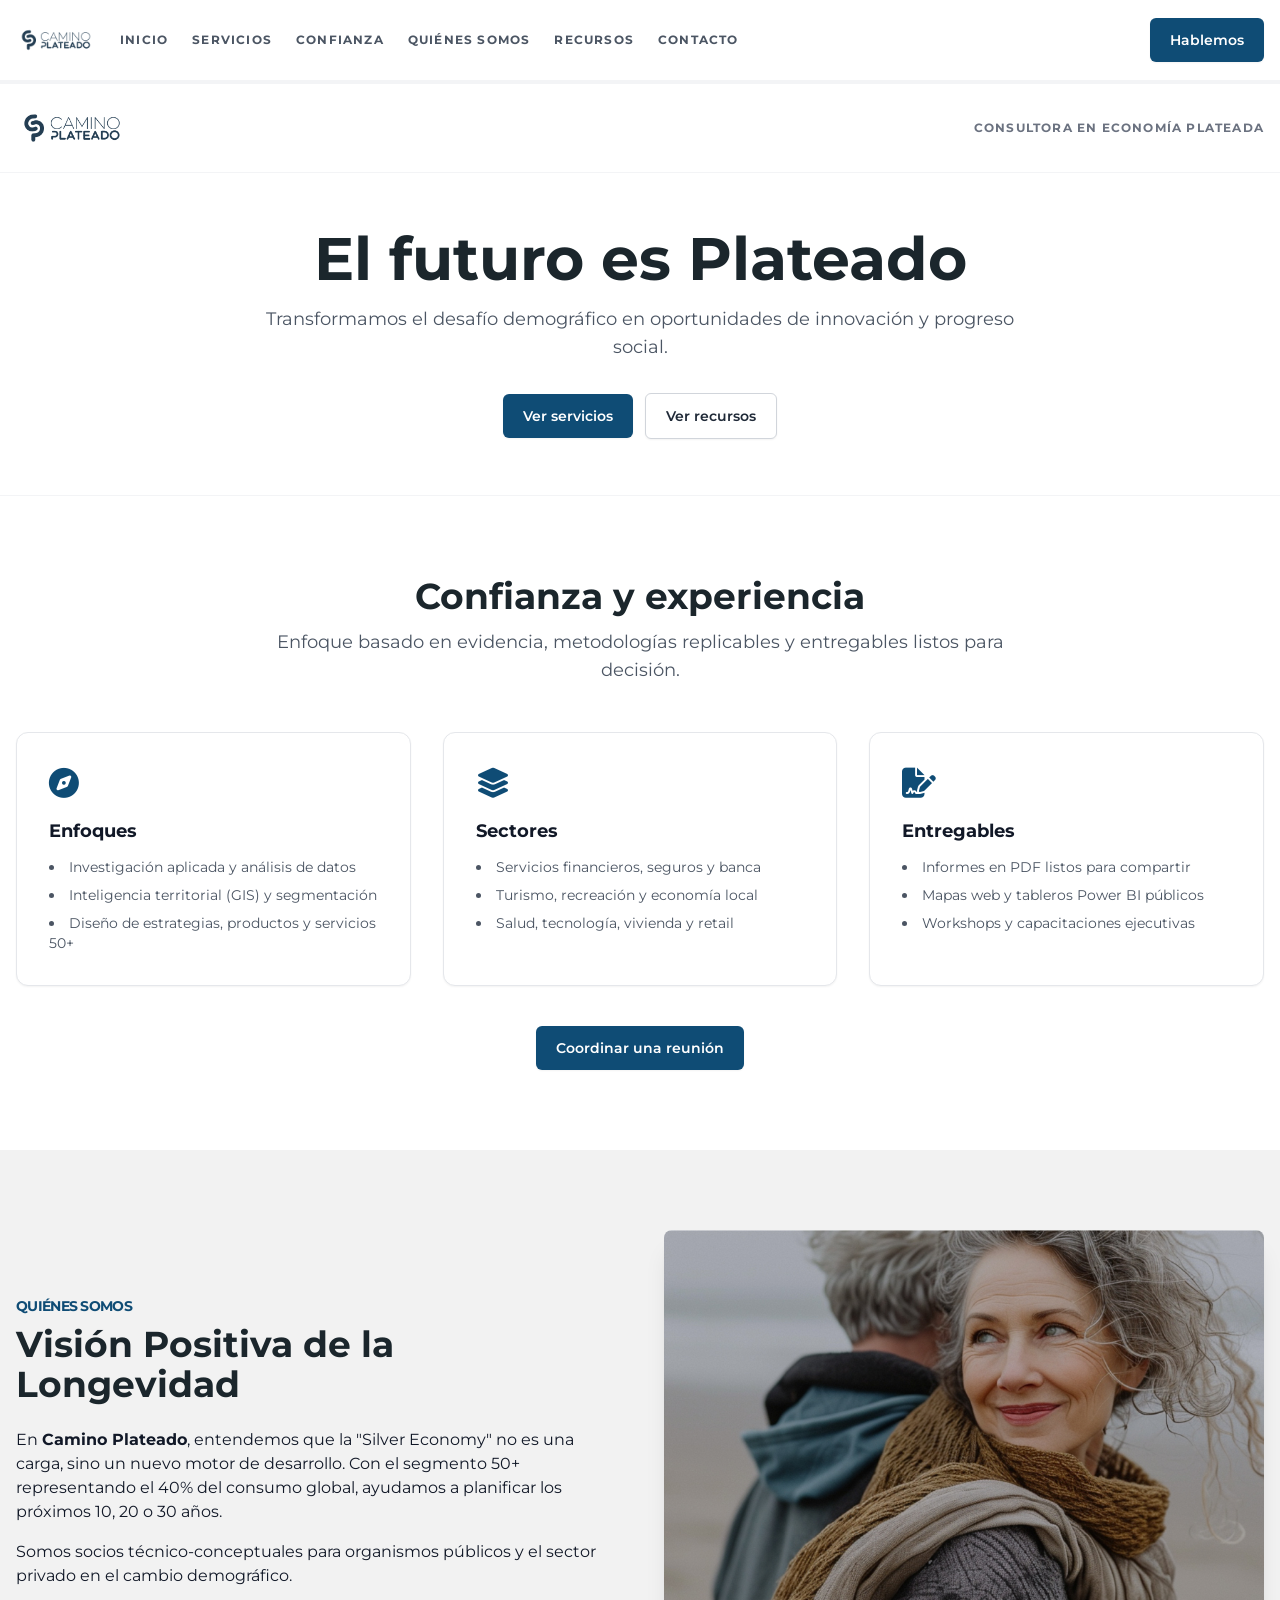
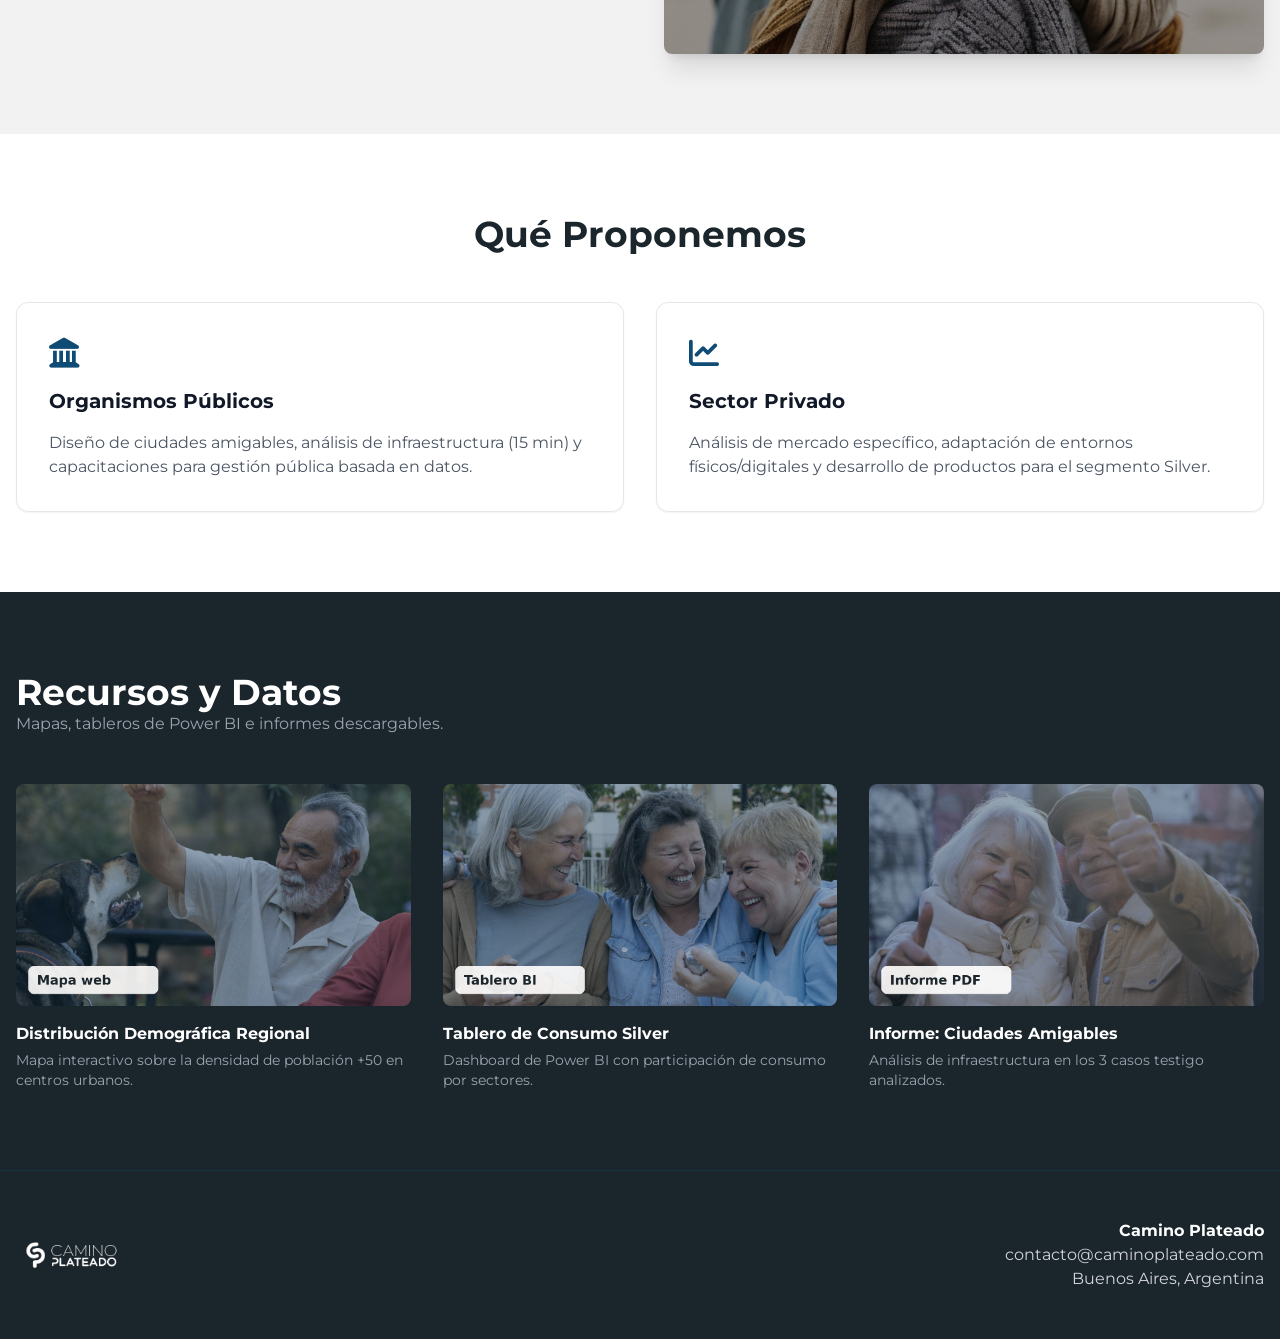
==== index.html @ 4f330565 "sitio final v1" ====
<!DOCTYPE html>
<html lang="es-AR" class="scroll-smooth">
<head>
    <meta charset="UTF-8">
    <meta name="viewport" content="width=device-width, initial-scale=1.0">
    <title>Camino Plateado | Consultora en Economía Plateada</title>
    <meta name="description" content="Camino Plateado: consultora en economía plateada. Transformamos el desafío demográfico en oportunidades de innovación y progreso social.">

    <!-- SEO / Social sharing -->
    <link rel="canonical" href="https://caminoplateado.com/">
    <meta property="og:type" content="website">
    <meta property="og:locale" content="es_AR">
    <meta property="og:title" content="Camino Plateado | Consultora en Economía Plateada">
    <meta property="og:description" content="Transformamos el desafío demográfico en oportunidades de innovación y progreso social.">
    <meta property="og:url" content="https://caminoplateado.com/">
    <meta property="og:image" content="./assets/og-cover.png">
    <meta name="twitter:card" content="summary_large_image">
    <meta name="theme-color" content="#0F4C75">

    <!-- Favicons -->
    <link rel="icon" href="./favicon.ico" sizes="any">
    <link rel="apple-touch-icon" href="./assets/apple-touch-icon.png">
    <link rel="manifest" href="./site.webmanifest">

    <link href="https://fonts.googleapis.com/css2?family=Montserrat:wght@400;600;700&display=swap" rel="stylesheet">
    <link rel="stylesheet" href="https://cdnjs.cloudflare.com/ajax/libs/font-awesome/6.4.0/css/all.min.css" referrerpolicy="no-referrer">
  <script type="module" crossorigin src="./assets/index-ojSqUu_X.js"></script>
  <link rel="stylesheet" crossorigin href="./assets/index-BWWQj64I.css">
</head>
<body class="bg-white text-gray-900">

    <a href="#inicio" class="sr-only focus:not-sr-only focus:absolute focus:top-3 focus:left-3 focus:z-[999] focus:bg-white focus:text-brandBlue focus:px-4 focus:py-2 focus:rounded">
        Saltar al contenido
    </a>

    <nav class="fixed w-full z-50 bg-white/95 backdrop-blur supports-[backdrop-filter]:bg-white/80 border-b border-gray-100" aria-label="Navegación principal">
        <div class="max-w-7xl mx-auto px-4 flex justify-between items-center h-20">
            <div class="flex items-center gap-6">
                <img src="./assets/logo.png" alt="Camino Plateado" class="h-9 md:h-10">

                <div class="hidden md:flex space-x-6 text-xs font-bold uppercase tracking-widest text-gray-600">
                    <a href="#inicio" class="nav-link">Inicio</a>
                    <a href="#servicios" class="nav-link">Servicios</a>
                    <a href="#confianza" class="nav-link">Confianza</a>
                    <a href="#nosotros" class="nav-link">Quiénes Somos</a>
                    <a href="#recursos" class="nav-link">Recursos</a>
                    <a href="#contacto" class="nav-link">Contacto</a>
                </div>
            </div>

            <div class="hidden md:flex items-center gap-3">
                <a href="#contacto" class="btn-primary">Hablemos</a>
            </div>

            <!-- Mobile menu button -->
            <button id="mobile-menu-open" type="button" class="md:hidden inline-flex items-center justify-center w-10 h-10 rounded hover:bg-gray-50" aria-label="Abrir menú" aria-expanded="false">
                <i class="fa-solid fa-bars text-xl text-gray-700"></i>
            </button>
        </div>

        <!-- Mobile menu panel (hidden by default) -->
        <div id="mobile-menu" class="hidden md:hidden border-t border-gray-100 bg-white" role="dialog" aria-modal="true" aria-label="Menú">
            <div class="max-w-7xl mx-auto px-4 py-4 grid gap-3 text-sm font-bold uppercase tracking-widest text-gray-700">
                <a href="#inicio" class="nav-link">Inicio</a>
                <a href="#servicios" class="nav-link">Servicios</a>
                <a href="#confianza" class="nav-link">Confianza</a>
                <a href="#nosotros" class="nav-link">Quiénes Somos</a>
                <a href="#recursos" class="nav-link">Recursos</a>
                <a href="#contacto" class="nav-link">Contacto</a>

                <a href="#contacto" class="btn-primary w-full mt-2">Hablemos</a>

                <button id="mobile-menu-close" type="button" class="mt-1 inline-flex items-center justify-center w-full py-2 rounded bg-gray-50 hover:bg-gray-100" aria-label="Cerrar menú">
                    Cerrar
                </button>
            </div>
        </div>
    </nav>

		<header id="inicio" class="pt-20">
	    <!-- Banda superior (finita): marca limpia con logo. -->
		<div class="w-full bg-white border-b border-gray-100 border-t-4 border-brandBlue">
		    <div class="max-w-7xl mx-auto px-4 py-4 flex items-center justify-between gap-6">
		        <img src="./assets/logo.png" alt="Camino Plateado" class="h-12 md:h-14">
		        <p class="hidden sm:block text-xs font-bold uppercase tracking-widest text-gray-500">Consultora en economía plateada</p>
		    </div>
		</div>
        <div class="max-w-7xl mx-auto px-4 py-14 text-center">
            <h1 class="text-4xl md:text-6xl font-bold text-brandDark mb-4">El futuro es Plateado</h1>
            <p class="max-w-3xl mx-auto text-lg text-gray-600">
                Transformamos el desafío demográfico en oportunidades de innovación y progreso social.
            </p>
            <div class="mt-8 flex flex-col sm:flex-row items-center justify-center gap-3">
                <a href="#servicios" class="btn-primary w-full sm:w-auto">Ver servicios</a>
                <a href="#recursos" class="btn-secondary w-full sm:w-auto">Ver recursos</a>
            </div>
        </div>
    </header>

    <section id="confianza" class="py-20 bg-white border-t border-gray-100 scroll-mt-24">
        <div class="max-w-7xl mx-auto px-4">
            <div class="text-center mb-12">
                <h2 class="section-title">Confianza y experiencia</h2>
                <p class="section-lead">
                    Enfoque basado en evidencia, metodologías replicables y entregables listos para decisión.
                </p>
            </div>

            <div class="grid md:grid-cols-3 gap-8">
                <div class="card">
                    <i class="fas fa-compass text-brandBlue text-3xl mb-4"></i>
                    <h4 class="text-lg font-bold mb-3">Enfoques</h4>
                    <ul class="text-gray-600 text-sm space-y-2 list-disc list-inside">
                        <li>Investigación aplicada y análisis de datos</li>
                        <li>Inteligencia territorial (GIS) y segmentación</li>
                        <li>Diseño de estrategias, productos y servicios 50+</li>
                    </ul>
                </div>

                <div class="card">
                    <i class="fas fa-layer-group text-brandBlue text-3xl mb-4"></i>
                    <h4 class="text-lg font-bold mb-3">Sectores</h4>
                    <ul class="text-gray-600 text-sm space-y-2 list-disc list-inside">
                        <li>Servicios financieros, seguros y banca</li>
                        <li>Turismo, recreación y economía local</li>
                        <li>Salud, tecnología, vivienda y retail</li>
                    </ul>
                </div>

                <div class="card">
                    <i class="fas fa-file-signature text-brandBlue text-3xl mb-4"></i>
                    <h4 class="text-lg font-bold mb-3">Entregables</h4>
                    <ul class="text-gray-600 text-sm space-y-2 list-disc list-inside">
                        <li>Informes en PDF listos para compartir</li>
                        <li>Mapas web y tableros Power BI públicos</li>
                        <li>Workshops y capacitaciones ejecutivas</li>
                    </ul>
                </div>
            </div>

            <div class="mt-10 text-center">
                <a href="#contacto" class="btn-primary">Coordinar una reunión</a>
            </div>
        </div>
    </section>

    <section id="nosotros" class="py-20 bg-brandSilver">
        <div class="max-w-7xl mx-auto px-4 grid md:grid-cols-2 gap-12 items-center">
            <div>
                <h2 class="text-brandBlue font-bold uppercase tracking-tighter text-sm mb-2">Quiénes Somos</h2>
                <h3 class="text-3xl md:text-4xl font-bold mb-6 text-brandDark">Visión Positiva de la Longevidad</h3>
                <p class="mb-4">En <strong>Camino Plateado</strong>, entendemos que la "Silver Economy" no es una carga, sino un nuevo motor de desarrollo. Con el segmento 50+ representando el 40% del consumo global, ayudamos a planificar los próximos 10, 20 o 30 años.</p>
                <p>Somos socios técnico-conceptuales para organismos públicos y el sector privado en el cambio demográfico.</p>
            </div>
            <img src="./assets/nosotros.jpg" class="rounded-lg shadow-xl" alt="Nosotros">
        </div>
    </section>

    <section id="servicios" class="py-20 bg-white">
        <div class="max-w-7xl mx-auto px-4 text-center mb-12">
            <h2 class="section-title">Qué Proponemos</h2>
        </div>
        <div class="max-w-7xl mx-auto px-4 grid md:grid-cols-2 gap-8">
            <div class="card">
                <i class="fas fa-landmark text-brandBlue text-3xl mb-4"></i>
                <h4 class="text-xl font-bold mb-4">Organismos Públicos</h4>
                <p class="text-gray-600">Diseño de ciudades amigables, análisis de infraestructura (15 min) y capacitaciones para gestión pública basada en datos.</p>
            </div>
            <div class="card">
                <i class="fas fa-chart-line text-brandBlue text-3xl mb-4"></i>
                <h4 class="text-xl font-bold mb-4">Sector Privado</h4>
                <p class="text-gray-600">Análisis de mercado específico, adaptación de entornos físicos/digitales y desarrollo de productos para el segmento Silver.</p>
            </div>
        </div>
    </section>

    <section id="recursos" class="py-20 bg-brandDark text-white" aria-label="Recursos">
        <div class="max-w-7xl mx-auto px-4">
            <div class="flex justify-between items-end mb-12">
                <div>
                    <h2 class="text-3xl md:text-4xl font-bold">Recursos y Datos</h2>
                    <p class="text-gray-400">Mapas, tableros de Power BI e informes descargables.</p>
                </div>
            </div>
            <div id="resource-grid" class="grid grid-cols-1 md:grid-cols-3 gap-8" aria-live="polite"></div>
        </div>
    </section>

    <div id="modal-container" class="fixed inset-0 z-[100] hidden flex items-center justify-center p-4" role="dialog" aria-modal="true" aria-labelledby="modal-title">
        <div id="modal-overlay" class="absolute inset-0 bg-black/90"></div>
        <div id="modal-panel" class="relative bg-white w-full max-w-6xl h-[85vh] rounded-lg overflow-hidden flex flex-col">
            <div class="p-4 border-b flex justify-between items-center">
                <h3 id="modal-title" class="font-bold text-gray-800">Recurso</h3>
                <button id="modal-close" type="button" class="text-2xl" aria-label="Cerrar">&times;</button>
            </div>
            <div id="modal-body" class="flex-1 bg-gray-100"></div>
        </div>
    </div>

    <footer id="contacto" class="bg-brandDark text-white py-12 border-t border-brandBlue/30" aria-label="Contacto">
        <div class="max-w-7xl mx-auto px-4 flex flex-col md:flex-row justify-between items-center gap-8">
            <img src="./assets/logo (2).png" class="h-12 md:h-14" alt="Camino Plateado">
            <div class="text-center md:text-right">
                <p class="font-bold">Camino Plateado</p>
                <p class="text-gray-300">contacto@caminoplateado.com</p>
                <p class="text-gray-300">Buenos Aires, Argentina</p>
            </div>
        </div>
    </footer>

</body>
</html>
---- assets/index-BWWQj64I.css ----
*,:before,:after{--tw-border-spacing-x: 0;--tw-border-spacing-y: 0;--tw-translate-x: 0;--tw-translate-y: 0;--tw-rotate: 0;--tw-skew-x: 0;--tw-skew-y: 0;--tw-scale-x: 1;--tw-scale-y: 1;--tw-pan-x: ;--tw-pan-y: ;--tw-pinch-zoom: ;--tw-scroll-snap-strictness: proximity;--tw-gradient-from-position: ;--tw-gradient-via-position: ;--tw-gradient-to-position: ;--tw-ordinal: ;--tw-slashed-zero: ;--tw-numeric-figure: ;--tw-numeric-spacing: ;--tw-numeric-fraction: ;--tw-ring-inset: ;--tw-ring-offset-width: 0px;--tw-ring-offset-color: #fff;--tw-ring-color: rgb(59 130 246 / .5);--tw-ring-offset-shadow: 0 0 #0000;--tw-ring-shadow: 0 0 #0000;--tw-shadow: 0 0 #0000;--tw-shadow-colored: 0 0 #0000;--tw-blur: ;--tw-brightness: ;--tw-contrast: ;--tw-grayscale: ;--tw-hue-rotate: ;--tw-invert: ;--tw-saturate: ;--tw-sepia: ;--tw-drop-shadow: ;--tw-backdrop-blur: ;--tw-backdrop-brightness: ;--tw-backdrop-contrast: ;--tw-backdrop-grayscale: ;--tw-backdrop-hue-rotate: ;--tw-backdrop-invert: ;--tw-backdrop-opacity: ;--tw-backdrop-saturate: ;--tw-backdrop-sepia: ;--tw-contain-size: ;--tw-contain-layout: ;--tw-contain-paint: ;--tw-contain-style: }::backdrop{--tw-border-spacing-x: 0;--tw-border-spacing-y: 0;--tw-translate-x: 0;--tw-translate-y: 0;--tw-rotate: 0;--tw-skew-x: 0;--tw-skew-y: 0;--tw-scale-x: 1;--tw-scale-y: 1;--tw-pan-x: ;--tw-pan-y: ;--tw-pinch-zoom: ;--tw-scroll-snap-strictness: proximity;--tw-gradient-from-position: ;--tw-gradient-via-position: ;--tw-gradient-to-position: ;--tw-ordinal: ;--tw-slashed-zero: ;--tw-numeric-figure: ;--tw-numeric-spacing: ;--tw-numeric-fraction: ;--tw-ring-inset: ;--tw-ring-offset-width: 0px;--tw-ring-offset-color: #fff;--tw-ring-color: rgb(59 130 246 / .5);--tw-ring-offset-shadow: 0 0 #0000;--tw-ring-shadow: 0 0 #0000;--tw-shadow: 0 0 #0000;--tw-shadow-colored: 0 0 #0000;--tw-blur: ;--tw-brightness: ;--tw-contrast: ;--tw-grayscale: ;--tw-hue-rotate: ;--tw-invert: ;--tw-saturate: ;--tw-sepia: ;--tw-drop-shadow: ;--tw-backdrop-blur: ;--tw-backdrop-brightness: ;--tw-backdrop-contrast: ;--tw-backdrop-grayscale: ;--tw-backdrop-hue-rotate: ;--tw-backdrop-invert: ;--tw-backdrop-opacity: ;--tw-backdrop-saturate: ;--tw-backdrop-sepia: ;--tw-contain-size: ;--tw-contain-layout: ;--tw-contain-paint: ;--tw-contain-style: }*,:before,:after{box-sizing:border-box;border-width:0;border-style:solid;border-color:#e5e7eb}:before,:after{--tw-content: ""}html,:host{line-height:1.5;-webkit-text-size-adjust:100%;-moz-tab-size:4;-o-tab-size:4;tab-size:4;font-family:Montserrat,sans-serif;font-feature-settings:normal;font-variation-settings:normal;-webkit-tap-highlight-color:transparent}body{margin:0;line-height:inherit}hr{height:0;color:inherit;border-top-width:1px}abbr:where([title]){-webkit-text-decoration:underline dotted;text-decoration:underline dotted}h1,h2,h3,h4,h5,h6{font-size:inherit;font-weight:inherit}a{color:inherit;text-decoration:inherit}b,strong{font-weight:bolder}code,kbd,samp,pre{font-family:ui-monospace,SFMono-Regular,Menlo,Monaco,Consolas,Liberation Mono,Courier New,monospace;font-feature-settings:normal;font-variation-settings:normal;font-size:1em}small{font-size:80%}sub,sup{font-size:75%;line-height:0;position:relative;vertical-align:baseline}sub{bottom:-.25em}sup{top:-.5em}table{text-indent:0;border-color:inherit;border-collapse:collapse}button,input,optgroup,select,textarea{font-family:inherit;font-feature-settings:inherit;font-variation-settings:inherit;font-size:100%;font-weight:inherit;line-height:inherit;letter-spacing:inherit;color:inherit;margin:0;padding:0}button,select{text-transform:none}button,input:where([type=button]),input:where([type=reset]),input:where([type=submit]){-webkit-appearance:button;background-color:transparent;background-image:none}:-moz-focusring{outline:auto}:-moz-ui-invalid{box-shadow:none}progress{vertical-align:baseline}::-webkit-inner-spin-button,::-webkit-outer-spin-button{height:auto}[type=search]{-webkit-appearance:textfield;outline-offset:-2px}::-webkit-search-decoration{-webkit-appearance:none}::-webkit-file-upload-button{-webkit-appearance:button;font:inherit}summary{display:list-item}blockquote,dl,dd,h1,h2,h3,h4,h5,h6,hr,figure,p,pre{margin:0}fieldset{margin:0;padding:0}legend{padding:0}ol,ul,menu{list-style:none;margin:0;padding:0}dialog{padding:0}textarea{resize:vertical}input::-moz-placeholder,textarea::-moz-placeholder{opacity:1;color:#9ca3af}input::placeholder,textarea::placeholder{opacity:1;color:#9ca3af}button,[role=button]{cursor:pointer}:disabled{cursor:default}img,svg,video,canvas,audio,iframe,embed,object{display:block;vertical-align:middle}img,video{max-width:100%;height:auto}[hidden]:where(:not([hidden=until-found])){display:none}.\!container{width:100%!important}.container{width:100%}@media (min-width: 640px){.\!container{max-width:640px!important}.container{max-width:640px}}@media (min-width: 768px){.\!container{max-width:768px!important}.container{max-width:768px}}@media (min-width: 1024px){.\!container{max-width:1024px!important}.container{max-width:1024px}}@media (min-width: 1280px){.\!container{max-width:1280px!important}.container{max-width:1280px}}@media (min-width: 1536px){.\!container{max-width:1536px!important}.container{max-width:1536px}}.btn-primary{display:inline-flex;align-items:center;justify-content:center;border-radius:.375rem;--tw-bg-opacity: 1;background-color:rgb(15 76 117 / var(--tw-bg-opacity, 1));padding:.75rem 1.25rem;font-size:.875rem;line-height:1.25rem;font-weight:600;--tw-text-opacity: 1;color:rgb(255 255 255 / var(--tw-text-opacity, 1));--tw-shadow: 0 1px 2px 0 rgb(0 0 0 / .05);--tw-shadow-colored: 0 1px 2px 0 var(--tw-shadow-color);box-shadow:var(--tw-ring-offset-shadow, 0 0 #0000),var(--tw-ring-shadow, 0 0 #0000),var(--tw-shadow);transition-property:color,background-color,border-color,text-decoration-color,fill,stroke,opacity,box-shadow,transform,filter,backdrop-filter;transition-timing-function:cubic-bezier(.4,0,.2,1);transition-duration:.15s}.btn-primary:hover{--tw-brightness: brightness(.95);filter:var(--tw-blur) var(--tw-brightness) var(--tw-contrast) var(--tw-grayscale) var(--tw-hue-rotate) var(--tw-invert) var(--tw-saturate) var(--tw-sepia) var(--tw-drop-shadow)}.btn-primary:focus{outline:2px solid transparent;outline-offset:2px;--tw-ring-offset-shadow: var(--tw-ring-inset) 0 0 0 var(--tw-ring-offset-width) var(--tw-ring-offset-color);--tw-ring-shadow: var(--tw-ring-inset) 0 0 0 calc(2px + var(--tw-ring-offset-width)) var(--tw-ring-color);box-shadow:var(--tw-ring-offset-shadow),var(--tw-ring-shadow),var(--tw-shadow, 0 0 #0000);--tw-ring-color: rgb(15 76 117 / .4)}.btn-secondary{display:inline-flex;align-items:center;justify-content:center;border-radius:.375rem;border-width:1px;--tw-border-opacity: 1;border-color:rgb(209 213 219 / var(--tw-border-opacity, 1));--tw-bg-opacity: 1;background-color:rgb(255 255 255 / var(--tw-bg-opacity, 1));padding:.75rem 1.25rem;font-size:.875rem;line-height:1.25rem;font-weight:600;--tw-text-opacity: 1;color:rgb(31 41 55 / var(--tw-text-opacity, 1));--tw-shadow: 0 1px 2px 0 rgb(0 0 0 / .05);--tw-shadow-colored: 0 1px 2px 0 var(--tw-shadow-color);box-shadow:var(--tw-ring-offset-shadow, 0 0 #0000),var(--tw-ring-shadow, 0 0 #0000),var(--tw-shadow);transition-property:color,background-color,border-color,text-decoration-color,fill,stroke,opacity,box-shadow,transform,filter,backdrop-filter;transition-timing-function:cubic-bezier(.4,0,.2,1);transition-duration:.15s}.btn-secondary:hover{--tw-bg-opacity: 1;background-color:rgb(249 250 251 / var(--tw-bg-opacity, 1))}.btn-secondary:focus{outline:2px solid transparent;outline-offset:2px;--tw-ring-offset-shadow: var(--tw-ring-inset) 0 0 0 var(--tw-ring-offset-width) var(--tw-ring-offset-color);--tw-ring-shadow: var(--tw-ring-inset) 0 0 0 calc(2px + var(--tw-ring-offset-width)) var(--tw-ring-color);box-shadow:var(--tw-ring-offset-shadow),var(--tw-ring-shadow),var(--tw-shadow, 0 0 #0000);--tw-ring-color: rgb(15 76 117 / .4)}.nav-link{transition-property:color,background-color,border-color,text-decoration-color,fill,stroke;transition-timing-function:cubic-bezier(.4,0,.2,1);transition-duration:.15s}.nav-link:hover{--tw-text-opacity: 1;color:rgb(15 76 117 / var(--tw-text-opacity, 1))}.card{border-radius:.75rem;border-width:1px;--tw-border-opacity: 1;border-color:rgb(229 231 235 / var(--tw-border-opacity, 1));--tw-bg-opacity: 1;background-color:rgb(255 255 255 / var(--tw-bg-opacity, 1));padding:2rem;--tw-shadow: 0 1px 2px 0 rgb(0 0 0 / .05);--tw-shadow-colored: 0 1px 2px 0 var(--tw-shadow-color);box-shadow:var(--tw-ring-offset-shadow, 0 0 #0000),var(--tw-ring-shadow, 0 0 #0000),var(--tw-shadow);transition-property:color,background-color,border-color,text-decoration-color,fill,stroke,opacity,box-shadow,transform,filter,backdrop-filter;transition-timing-function:cubic-bezier(.4,0,.2,1);transition-duration:.15s}.card:hover{--tw-shadow: 0 4px 6px -1px rgb(0 0 0 / .1), 0 2px 4px -2px rgb(0 0 0 / .1);--tw-shadow-colored: 0 4px 6px -1px var(--tw-shadow-color), 0 2px 4px -2px var(--tw-shadow-color);box-shadow:var(--tw-ring-offset-shadow, 0 0 #0000),var(--tw-ring-shadow, 0 0 #0000),var(--tw-shadow)}.section-title{font-size:1.875rem;line-height:2.25rem;font-weight:700;--tw-text-opacity: 1;color:rgb(27 38 44 / var(--tw-text-opacity, 1))}@media (min-width: 768px){.section-title{font-size:2.25rem;line-height:2.5rem}}.section-lead{margin-left:auto;margin-right:auto;margin-top:.75rem;max-width:48rem;font-size:1rem;line-height:1.5rem;--tw-text-opacity: 1;color:rgb(75 85 99 / var(--tw-text-opacity, 1))}@media (min-width: 768px){.section-lead{font-size:1.125rem;line-height:1.75rem}}.sr-only{position:absolute;width:1px;height:1px;padding:0;margin:-1px;overflow:hidden;clip:rect(0,0,0,0);white-space:nowrap;border-width:0}.fixed{position:fixed}.absolute{position:absolute}.relative{position:relative}.inset-0{top:0;right:0;bottom:0;left:0}.z-50{z-index:50}.z-\[100\]{z-index:100}.mx-auto{margin-left:auto;margin-right:auto}.mb-1{margin-bottom:.25rem}.mb-12{margin-bottom:3rem}.mb-2{margin-bottom:.5rem}.mb-3{margin-bottom:.75rem}.mb-4{margin-bottom:1rem}.mb-6{margin-bottom:1.5rem}.mt-1{margin-top:.25rem}.mt-10{margin-top:2.5rem}.mt-2{margin-top:.5rem}.mt-8{margin-top:2rem}.inline{display:inline}.flex{display:flex}.inline-flex{display:inline-flex}.\!grid{display:grid!important}.grid{display:grid}.hidden{display:none}.aspect-video{aspect-ratio:16 / 9}.h-10{height:2.5rem}.h-12{height:3rem}.h-20{height:5rem}.h-9{height:2.25rem}.h-\[85vh\]{height:85vh}.h-full{height:100%}.w-10{width:2.5rem}.w-full{width:100%}.max-w-3xl{max-width:48rem}.max-w-6xl{max-width:72rem}.max-w-7xl{max-width:80rem}.flex-1{flex:1 1 0%}.cursor-pointer{cursor:pointer}.scroll-mt-24{scroll-margin-top:6rem}.list-inside{list-style-position:inside}.list-disc{list-style-type:disc}.grid-cols-1{grid-template-columns:repeat(1,minmax(0,1fr))}.flex-col{flex-direction:column}.items-end{align-items:flex-end}.items-center{align-items:center}.justify-center{justify-content:center}.justify-between{justify-content:space-between}.gap-12{gap:3rem}.gap-3{gap:.75rem}.gap-6{gap:1.5rem}.gap-8{gap:2rem}.space-x-6>:not([hidden])~:not([hidden]){--tw-space-x-reverse: 0;margin-right:calc(1.5rem * var(--tw-space-x-reverse));margin-left:calc(1.5rem * calc(1 - var(--tw-space-x-reverse)))}.space-y-2>:not([hidden])~:not([hidden]){--tw-space-y-reverse: 0;margin-top:calc(.5rem * calc(1 - var(--tw-space-y-reverse)));margin-bottom:calc(.5rem * var(--tw-space-y-reverse))}.overflow-hidden{overflow:hidden}.scroll-smooth{scroll-behavior:smooth}.rounded{border-radius:.25rem}.rounded-lg{border-radius:.5rem}.border-0{border-width:0px}.border-b{border-bottom-width:1px}.border-t{border-top-width:1px}.border-t-4{border-top-width:4px}.border-brandBlue{--tw-border-opacity: 1;border-color:rgb(15 76 117 / var(--tw-border-opacity, 1))}.border-brandBlue\/30{border-color:#0f4c754d}.border-gray-100{--tw-border-opacity: 1;border-color:rgb(243 244 246 / var(--tw-border-opacity, 1))}.bg-black\/90{background-color:#000000e6}.bg-brandBlue\/20{background-color:#0f4c7533}.bg-brandDark{--tw-bg-opacity: 1;background-color:rgb(27 38 44 / var(--tw-bg-opacity, 1))}.bg-brandSilver{--tw-bg-opacity: 1;background-color:rgb(242 242 242 / var(--tw-bg-opacity, 1))}.bg-gray-100{--tw-bg-opacity: 1;background-color:rgb(243 244 246 / var(--tw-bg-opacity, 1))}.bg-gray-50{--tw-bg-opacity: 1;background-color:rgb(249 250 251 / var(--tw-bg-opacity, 1))}.bg-white{--tw-bg-opacity: 1;background-color:rgb(255 255 255 / var(--tw-bg-opacity, 1))}.bg-white\/95{background-color:#fffffff2}.object-cover{-o-object-fit:cover;object-fit:cover}.p-4{padding:1rem}.px-4{padding-left:1rem;padding-right:1rem}.py-12{padding-top:3rem;padding-bottom:3rem}.py-14{padding-top:3.5rem;padding-bottom:3.5rem}.py-2{padding-top:.5rem;padding-bottom:.5rem}.py-20{padding-top:5rem;padding-bottom:5rem}.py-4{padding-top:1rem;padding-bottom:1rem}.pt-20{padding-top:5rem}.text-center{text-align:center}.text-2xl{font-size:1.5rem;line-height:2rem}.text-3xl{font-size:1.875rem;line-height:2.25rem}.text-4xl{font-size:2.25rem;line-height:2.5rem}.text-lg{font-size:1.125rem;line-height:1.75rem}.text-sm{font-size:.875rem;line-height:1.25rem}.text-xl{font-size:1.25rem;line-height:1.75rem}.text-xs{font-size:.75rem;line-height:1rem}.font-bold{font-weight:700}.uppercase{text-transform:uppercase}.tracking-tighter{letter-spacing:-.05em}.tracking-widest{letter-spacing:.1em}.text-brandBlue{--tw-text-opacity: 1;color:rgb(15 76 117 / var(--tw-text-opacity, 1))}.text-brandDark{--tw-text-opacity: 1;color:rgb(27 38 44 / var(--tw-text-opacity, 1))}.text-gray-300{--tw-text-opacity: 1;color:rgb(209 213 219 / var(--tw-text-opacity, 1))}.text-gray-400{--tw-text-opacity: 1;color:rgb(156 163 175 / var(--tw-text-opacity, 1))}.text-gray-500{--tw-text-opacity: 1;color:rgb(107 114 128 / var(--tw-text-opacity, 1))}.text-gray-600{--tw-text-opacity: 1;color:rgb(75 85 99 / var(--tw-text-opacity, 1))}.text-gray-700{--tw-text-opacity: 1;color:rgb(55 65 81 / var(--tw-text-opacity, 1))}.text-gray-800{--tw-text-opacity: 1;color:rgb(31 41 55 / var(--tw-text-opacity, 1))}.text-gray-900{--tw-text-opacity: 1;color:rgb(17 24 39 / var(--tw-text-opacity, 1))}.text-white{--tw-text-opacity: 1;color:rgb(255 255 255 / var(--tw-text-opacity, 1))}.opacity-0{opacity:0}.shadow-xl{--tw-shadow: 0 20px 25px -5px rgb(0 0 0 / .1), 0 8px 10px -6px rgb(0 0 0 / .1);--tw-shadow-colored: 0 20px 25px -5px var(--tw-shadow-color), 0 8px 10px -6px var(--tw-shadow-color);box-shadow:var(--tw-ring-offset-shadow, 0 0 #0000),var(--tw-ring-shadow, 0 0 #0000),var(--tw-shadow)}.backdrop-blur{--tw-backdrop-blur: blur(8px);-webkit-backdrop-filter:var(--tw-backdrop-blur) var(--tw-backdrop-brightness) var(--tw-backdrop-contrast) var(--tw-backdrop-grayscale) var(--tw-backdrop-hue-rotate) var(--tw-backdrop-invert) var(--tw-backdrop-opacity) var(--tw-backdrop-saturate) var(--tw-backdrop-sepia);backdrop-filter:var(--tw-backdrop-blur) var(--tw-backdrop-brightness) var(--tw-backdrop-contrast) var(--tw-backdrop-grayscale) var(--tw-backdrop-hue-rotate) var(--tw-backdrop-invert) var(--tw-backdrop-opacity) var(--tw-backdrop-saturate) var(--tw-backdrop-sepia)}.backdrop-filter{-webkit-backdrop-filter:var(--tw-backdrop-blur) var(--tw-backdrop-brightness) var(--tw-backdrop-contrast) var(--tw-backdrop-grayscale) var(--tw-backdrop-hue-rotate) var(--tw-backdrop-invert) var(--tw-backdrop-opacity) var(--tw-backdrop-saturate) var(--tw-backdrop-sepia);backdrop-filter:var(--tw-backdrop-blur) var(--tw-backdrop-brightness) var(--tw-backdrop-contrast) var(--tw-backdrop-grayscale) var(--tw-backdrop-hue-rotate) var(--tw-backdrop-invert) var(--tw-backdrop-opacity) var(--tw-backdrop-saturate) var(--tw-backdrop-sepia)}.transition{transition-property:color,background-color,border-color,text-decoration-color,fill,stroke,opacity,box-shadow,transform,filter,backdrop-filter;transition-timing-function:cubic-bezier(.4,0,.2,1);transition-duration:.15s}.duration-500{transition-duration:.5s}html{-webkit-font-smoothing:antialiased;-moz-osx-font-smoothing:grayscale}.hover\:bg-gray-100:hover{--tw-bg-opacity: 1;background-color:rgb(243 244 246 / var(--tw-bg-opacity, 1))}.hover\:bg-gray-50:hover{--tw-bg-opacity: 1;background-color:rgb(249 250 251 / var(--tw-bg-opacity, 1))}.focus\:not-sr-only:focus{position:static;width:auto;height:auto;padding:0;margin:0;overflow:visible;clip:auto;white-space:normal}.focus\:absolute:focus{position:absolute}.focus\:left-3:focus{left:.75rem}.focus\:top-3:focus{top:.75rem}.focus\:z-\[999\]:focus{z-index:999}.focus\:rounded:focus{border-radius:.25rem}.focus\:bg-white:focus{--tw-bg-opacity: 1;background-color:rgb(255 255 255 / var(--tw-bg-opacity, 1))}.focus\:px-4:focus{padding-left:1rem;padding-right:1rem}.focus\:py-2:focus{padding-top:.5rem;padding-bottom:.5rem}.focus\:text-brandBlue:focus{--tw-text-opacity: 1;color:rgb(15 76 117 / var(--tw-text-opacity, 1))}.group:hover .group-hover\:scale-105{--tw-scale-x: 1.05;--tw-scale-y: 1.05;transform:translate(var(--tw-translate-x),var(--tw-translate-y)) rotate(var(--tw-rotate)) skew(var(--tw-skew-x)) skewY(var(--tw-skew-y)) scaleX(var(--tw-scale-x)) scaleY(var(--tw-scale-y))}.group:hover .group-hover\:opacity-100{opacity:1}@supports (backdrop-filter: var(--tw)){.supports-\[backdrop-filter\]\:bg-white\/80{background-color:#fffc}}@media (min-width: 640px){.sm\:block{display:block}.sm\:w-auto{width:auto}.sm\:flex-row{flex-direction:row}}@media (min-width: 768px){.md\:flex{display:flex}.md\:hidden{display:none}.md\:h-10{height:2.5rem}.md\:h-14{height:3.5rem}.md\:grid-cols-2{grid-template-columns:repeat(2,minmax(0,1fr))}.md\:grid-cols-3{grid-template-columns:repeat(3,minmax(0,1fr))}.md\:flex-row{flex-direction:row}.md\:text-right{text-align:right}.md\:text-4xl{font-size:2.25rem;line-height:2.5rem}.md\:text-6xl{font-size:3.75rem;line-height:1}}
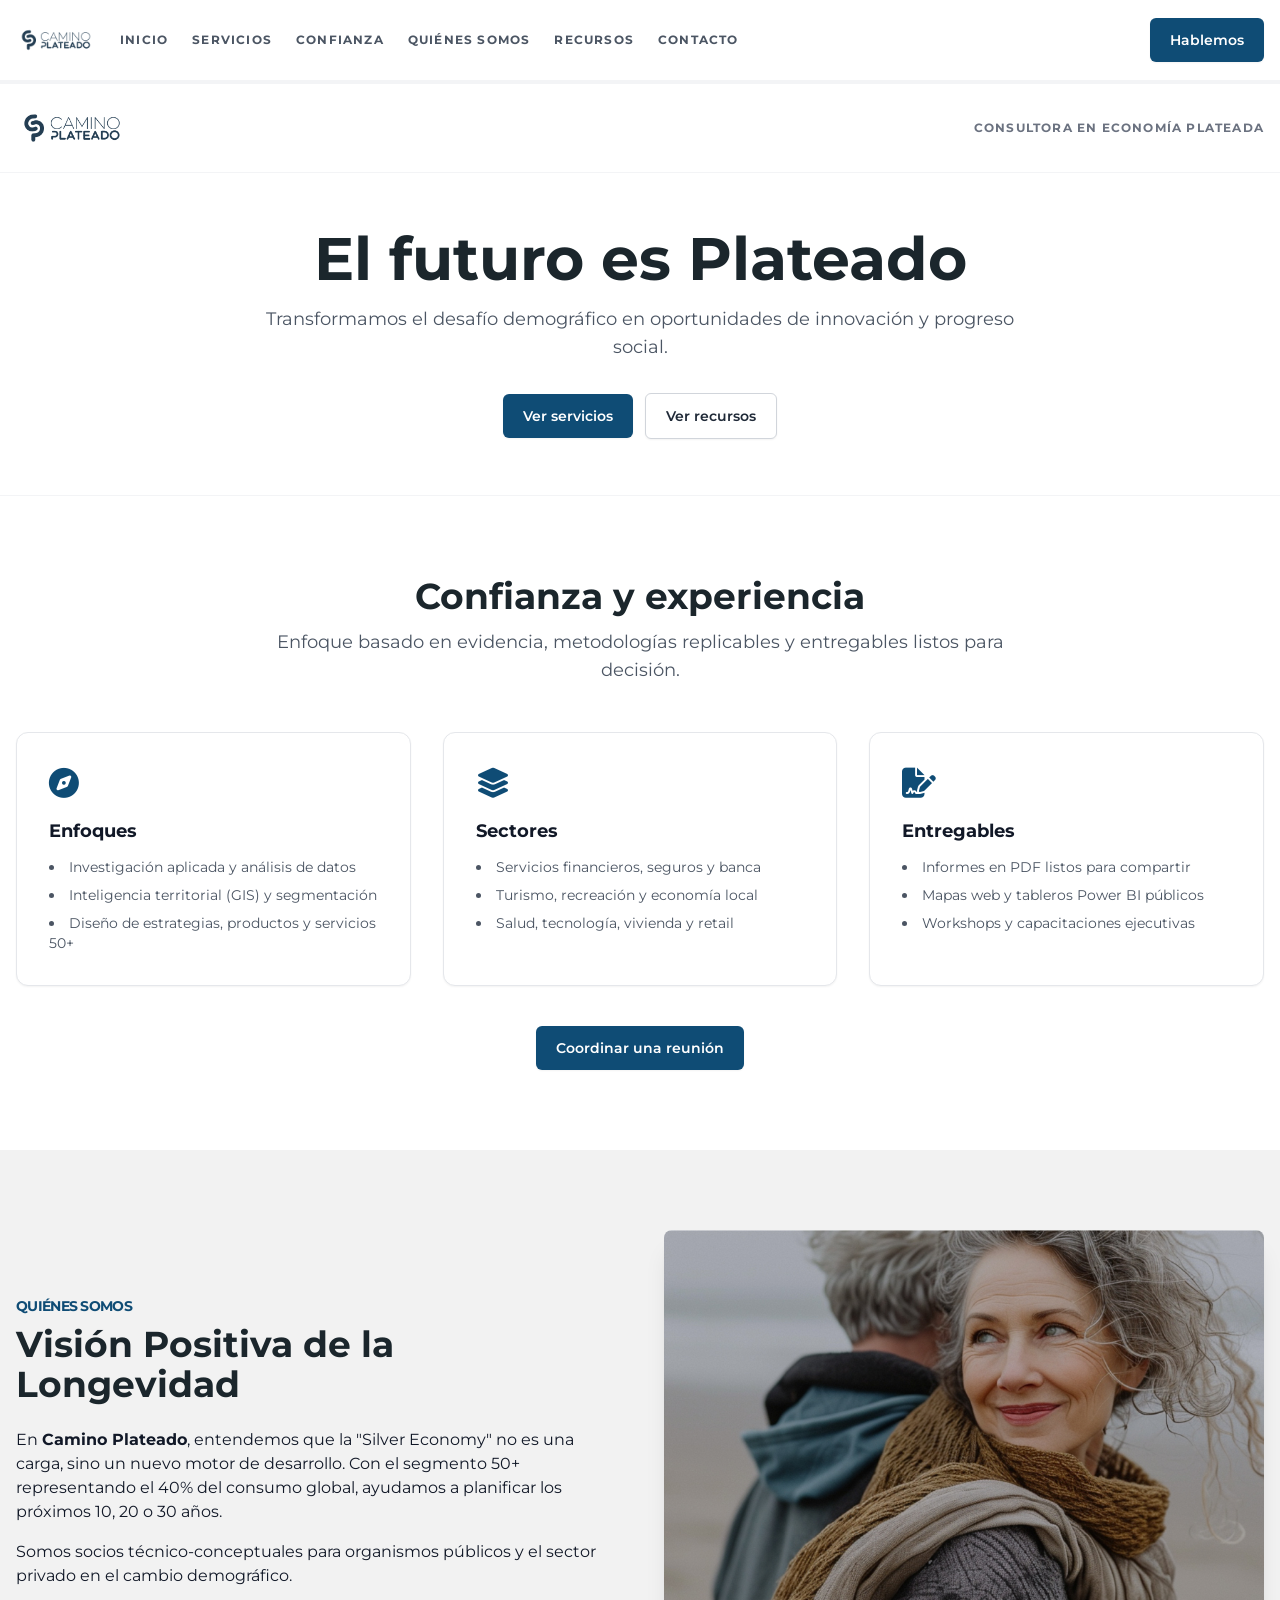
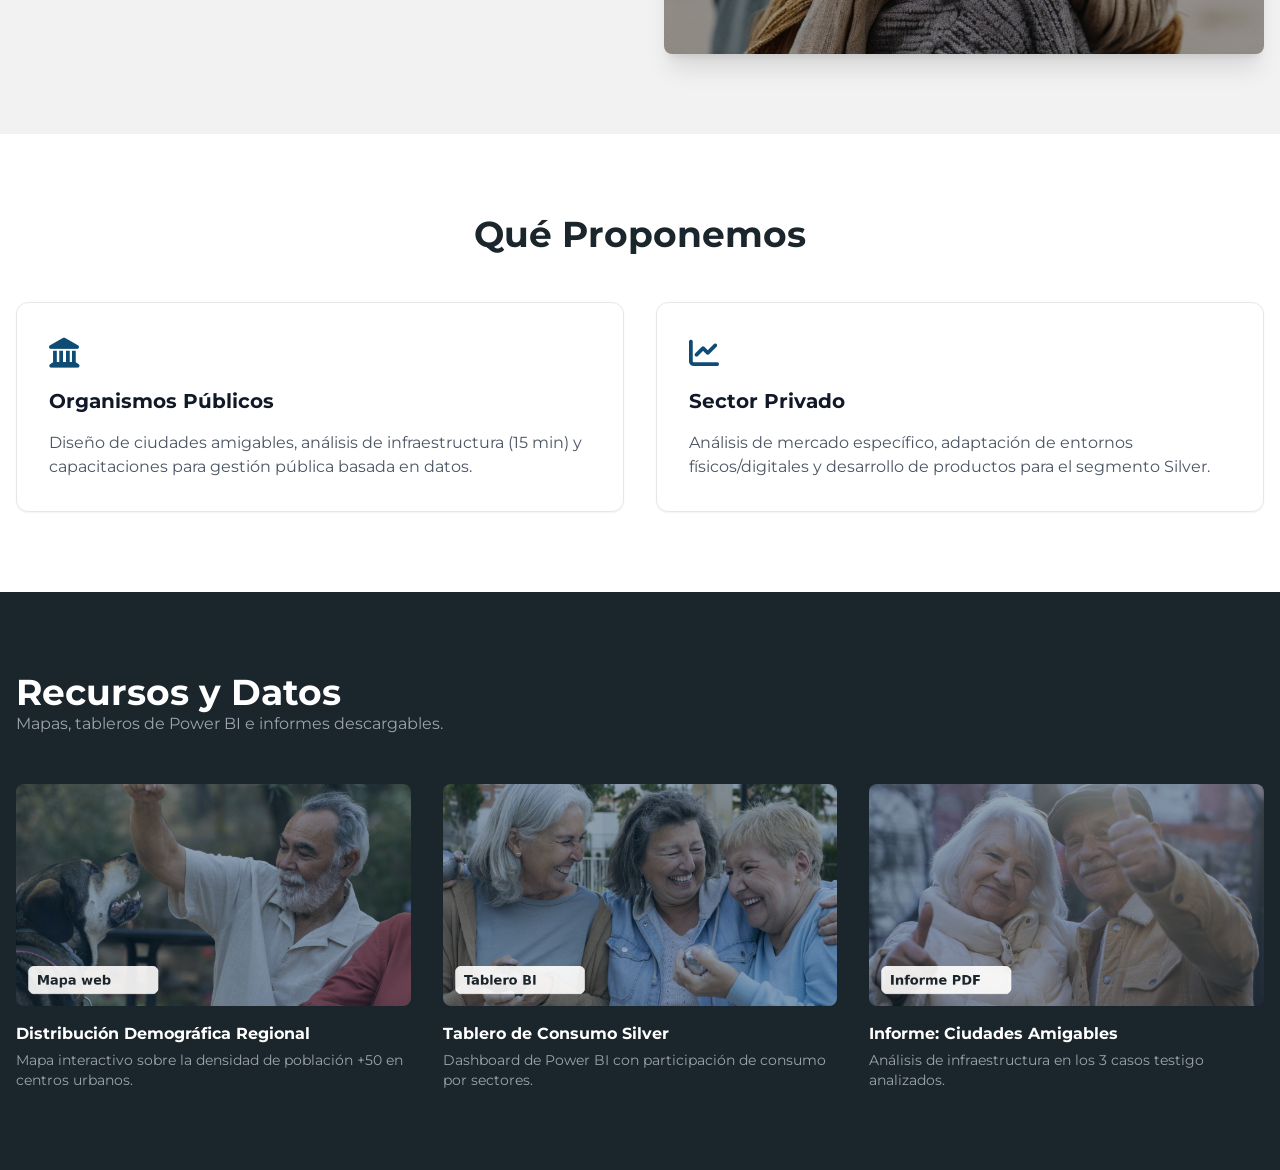
==== commit c60ae725: "múltiples cambios" ====
--- a/index.html
+++ b/index.html
@@ -13,7 +13,7 @@
     <meta property="og:title" content="Camino Plateado | Consultora en Economía Plateada">
     <meta property="og:description" content="Transformamos el desafío demográfico en oportunidades de innovación y progreso social.">
     <meta property="og:url" content="https://caminoplateado.com/">
-    <meta property="og:image" content="./assets/og-cover.png">
+    <meta property="og:image" content="./assets/img/og-cover.png">
     <meta name="twitter:card" content="summary_large_image">
     <meta name="theme-color" content="#0F4C75">
 
@@ -36,7 +36,7 @@
     <nav class="fixed w-full z-50 bg-white/95 backdrop-blur supports-[backdrop-filter]:bg-white/80 border-b border-gray-100" aria-label="Navegación principal">
         <div class="max-w-7xl mx-auto px-4 flex justify-between items-center h-20">
             <div class="flex items-center gap-6">
-                <img src="./assets/logo.png" alt="Camino Plateado" class="h-9 md:h-10">
+                <img src="./assets/img/logo.png" alt="Camino Plateado" class="h-9 md:h-10">
 
                 <div class="hidden md:flex space-x-6 text-xs font-bold uppercase tracking-widest text-gray-600">
                     <a href="#inicio" class="nav-link">Inicio</a>
@@ -81,7 +81,7 @@
 	    <!-- Banda superior (finita): marca limpia con logo. -->
 		<div class="w-full bg-white border-b border-gray-100 border-t-4 border-brandBlue">
 		    <div class="max-w-7xl mx-auto px-4 py-4 flex items-center justify-between gap-6">
-		        <img src="./assets/logo.png" alt="Camino Plateado" class="h-12 md:h-14">
+		        <img src="./assets/img/logo.png" alt="Camino Plateado" class="h-12 md:h-14">
 		        <p class="hidden sm:block text-xs font-bold uppercase tracking-widest text-gray-500">Consultora en economía plateada</p>
 		    </div>
 		</div>
@@ -152,7 +152,7 @@
                 <p class="mb-4">En <strong>Camino Plateado</strong>, entendemos que la "Silver Economy" no es una carga, sino un nuevo motor de desarrollo. Con el segmento 50+ representando el 40% del consumo global, ayudamos a planificar los próximos 10, 20 o 30 años.</p>
                 <p>Somos socios técnico-conceptuales para organismos públicos y el sector privado en el cambio demográfico.</p>
             </div>
-            <img src="./assets/nosotros.jpg" class="rounded-lg shadow-xl" alt="Nosotros">
+            <img src="./assets/img/nosotros.jpg" class="rounded-lg shadow-xl" alt="Nosotros">
         </div>
     </section>
 
@@ -191,6 +191,8 @@
         <div id="modal-panel" class="relative bg-white w-full max-w-6xl h-[85vh] rounded-lg overflow-hidden flex flex-col">
             <div class="p-4 border-b flex justify-between items-center">
                 <h3 id="modal-title" class="font-bold text-gray-800">Recurso</h3>
+                <div class="flex items-center gap-3">
+                <a id="modal-open-newtab" href="#" target="_blank" rel="noopener noreferrer" class="btn-secondary" style="padding: .5rem .75rem; font-size: .75rem; line-height: 1rem;">Abrir en pestaña nueva</a>
                 <button id="modal-close" type="button" class="text-2xl" aria-label="Cerrar">&times;</button>
             </div>
             <div id="modal-body" class="flex-1 bg-gray-100"></div>
@@ -199,7 +201,7 @@
 
     <footer id="contacto" class="bg-brandDark text-white py-12 border-t border-brandBlue/30" aria-label="Contacto">
         <div class="max-w-7xl mx-auto px-4 flex flex-col md:flex-row justify-between items-center gap-8">
-            <img src="./assets/logo (2).png" class="h-12 md:h-14" alt="Camino Plateado">
+            <img src="./assets/img/logo (2).png" class="h-12 md:h-14" alt="Camino Plateado">
             <div class="text-center md:text-right">
                 <p class="font-bold">Camino Plateado</p>
                 <p class="text-gray-300">contacto@caminoplateado.com</p>
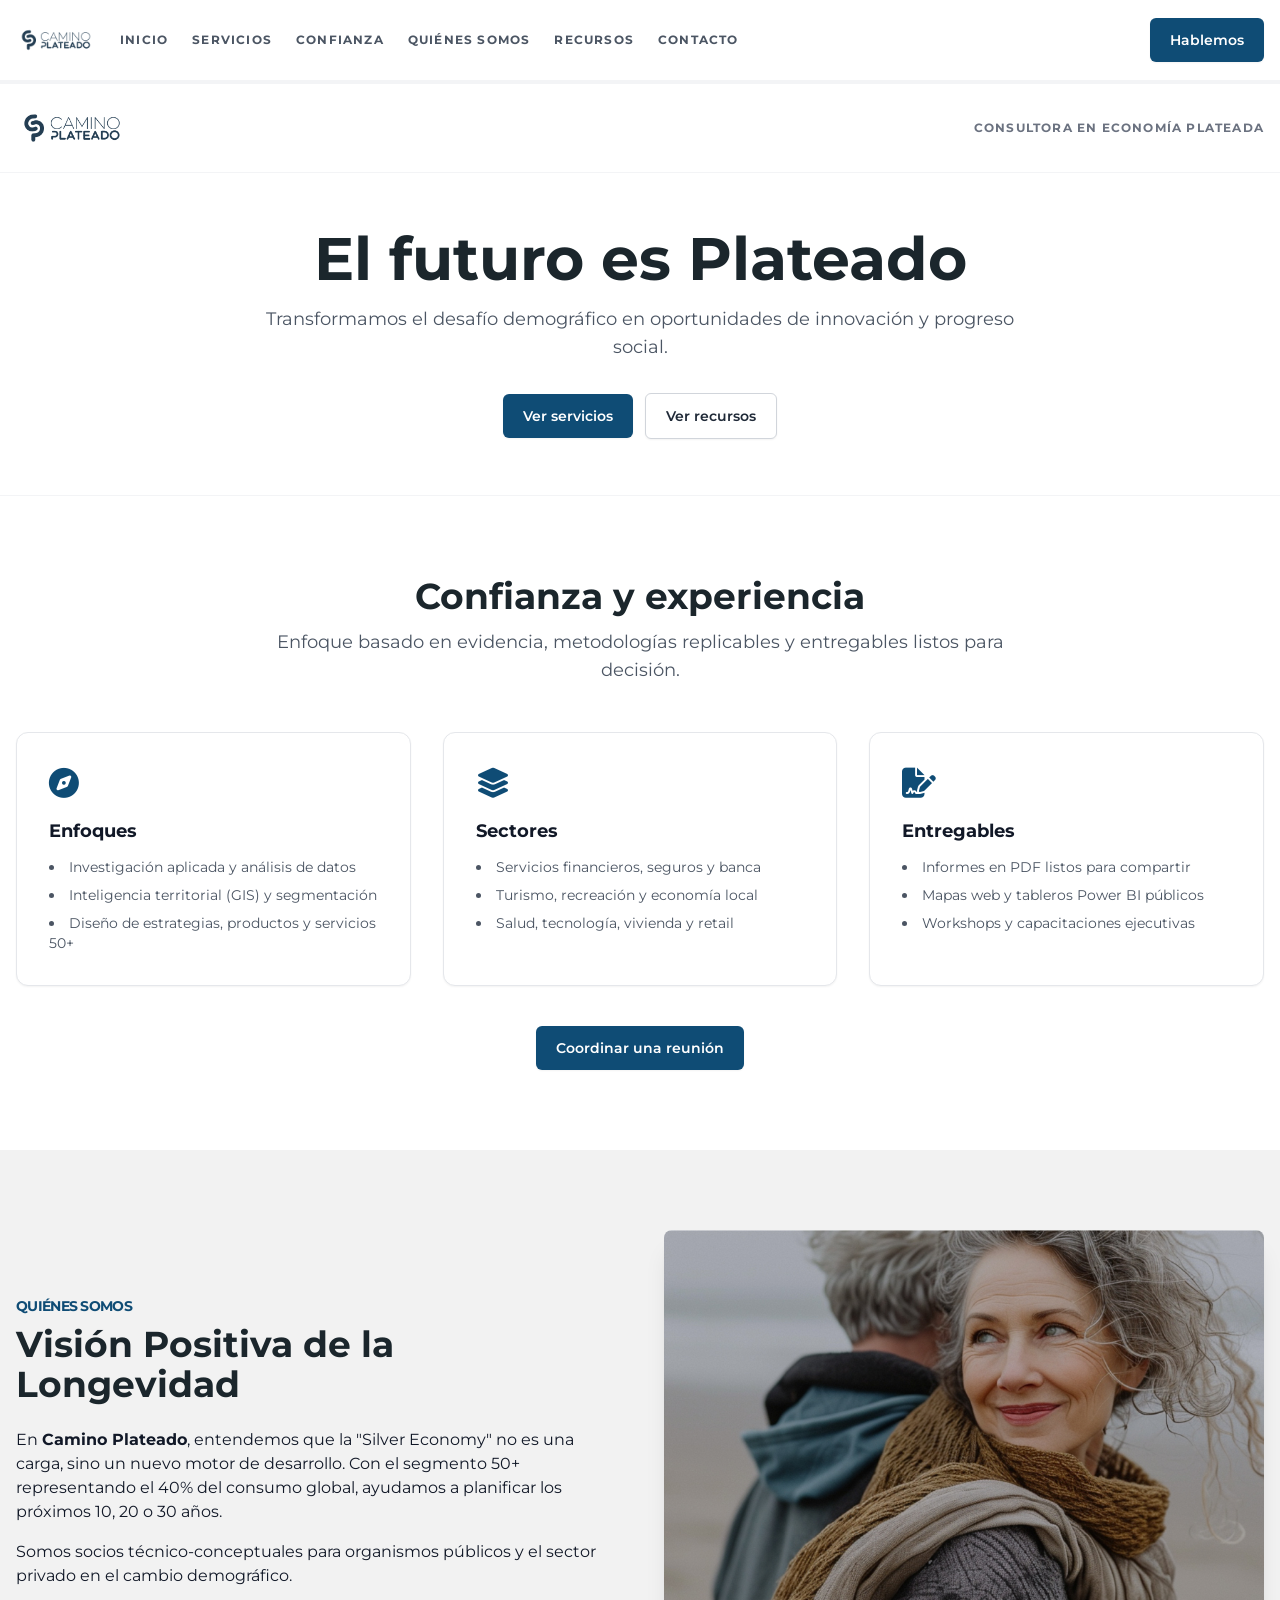
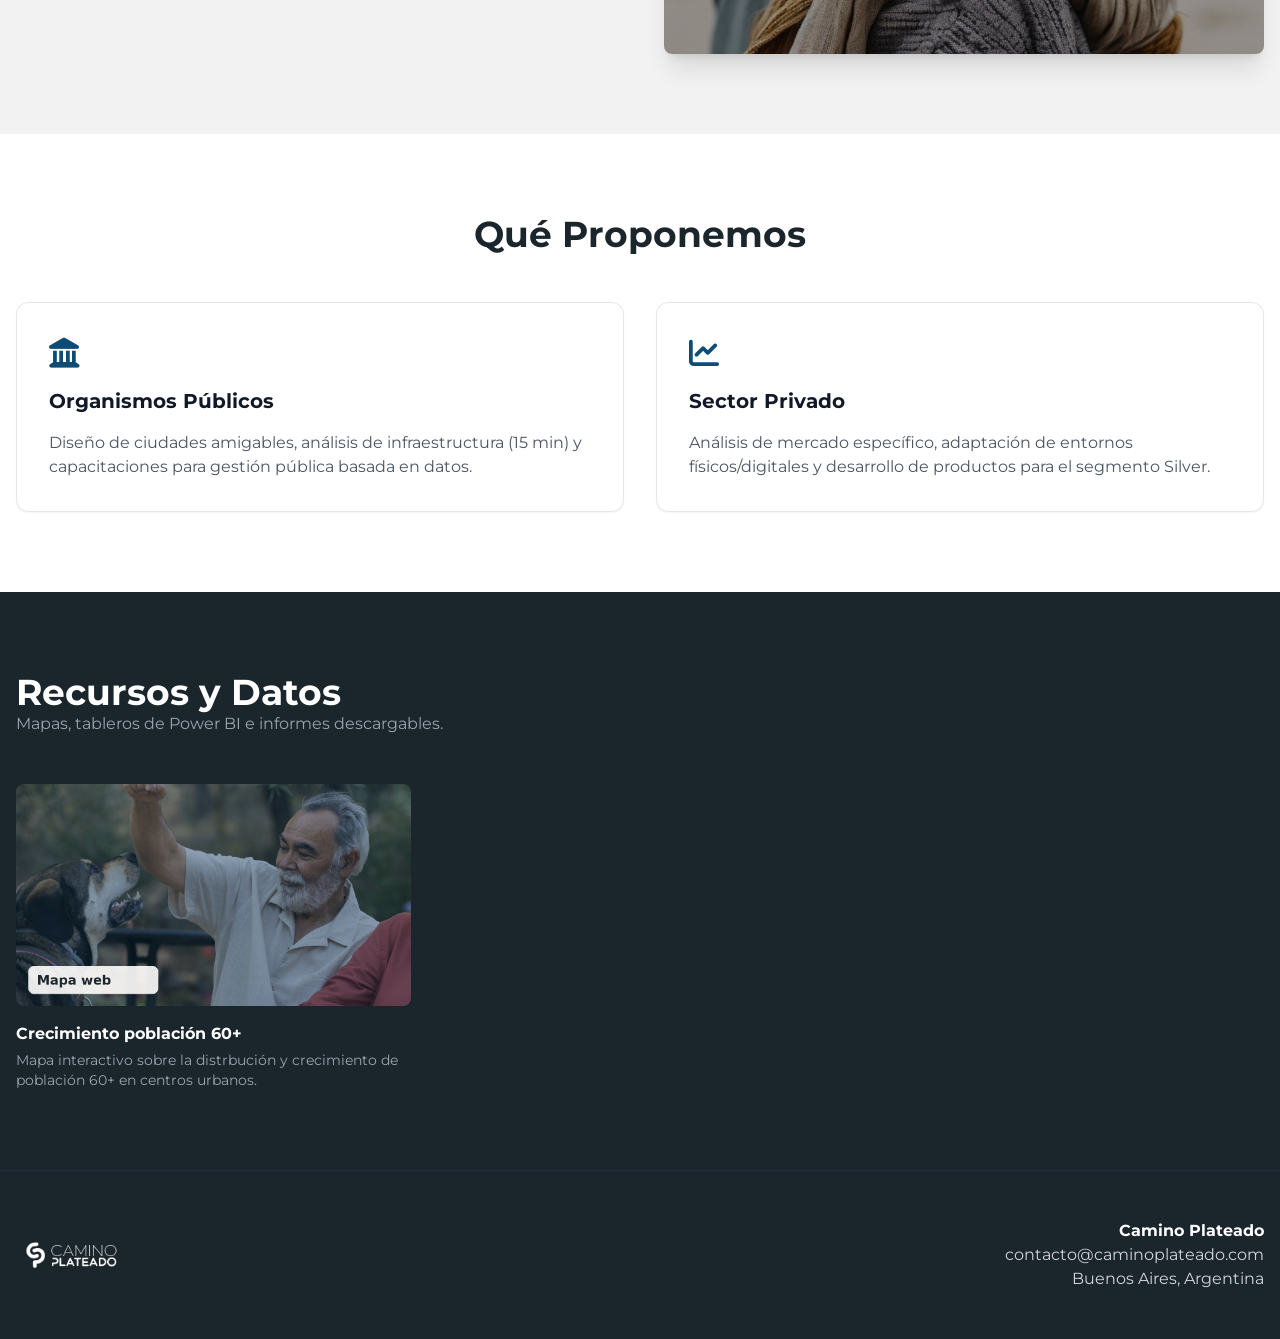
==== commit 45d2ff25: "corrección error modal" ====
--- a/index.html
+++ b/index.html
@@ -188,14 +188,15 @@
 
     <div id="modal-container" class="fixed inset-0 z-[100] hidden flex items-center justify-center p-4" role="dialog" aria-modal="true" aria-labelledby="modal-title">
         <div id="modal-overlay" class="absolute inset-0 bg-black/90"></div>
-        <div id="modal-panel" class="relative bg-white w-full max-w-6xl h-[85vh] rounded-lg overflow-hidden flex flex-col">
+        <div id="modal-panel" class="relative bg-white w-full max-w-6xl rounded-lg overflow-hidden flex flex-col" style="min-height:0;">
             <div class="p-4 border-b flex justify-between items-center">
                 <h3 id="modal-title" class="font-bold text-gray-800">Recurso</h3>
                 <div class="flex items-center gap-3">
-                <a id="modal-open-newtab" href="#" target="_blank" rel="noopener noreferrer" class="btn-secondary" style="padding: .5rem .75rem; font-size: .75rem; line-height: 1rem;">Abrir en pestaña nueva</a>
-                <button id="modal-close" type="button" class="text-2xl" aria-label="Cerrar">&times;</button>
-            </div>
-            <div id="modal-body" class="flex-1 bg-gray-100"></div>
+                    <a id="modal-open-newtab" href="#" target="_blank" rel="noopener noreferrer" class="btn-secondary" style="padding: .5rem .75rem; font-size: .75rem; line-height: 1rem;">Abrir en pestaña nueva</a>
+                    <button id="modal-close" type="button" class="text-2xl" aria-label="Cerrar">&times;</button>
+                </div>
+            </div>
+            <div id="modal-body" class="flex-1 bg-gray-100" style="min-height:0;"></div>
         </div>
     </div>
 
